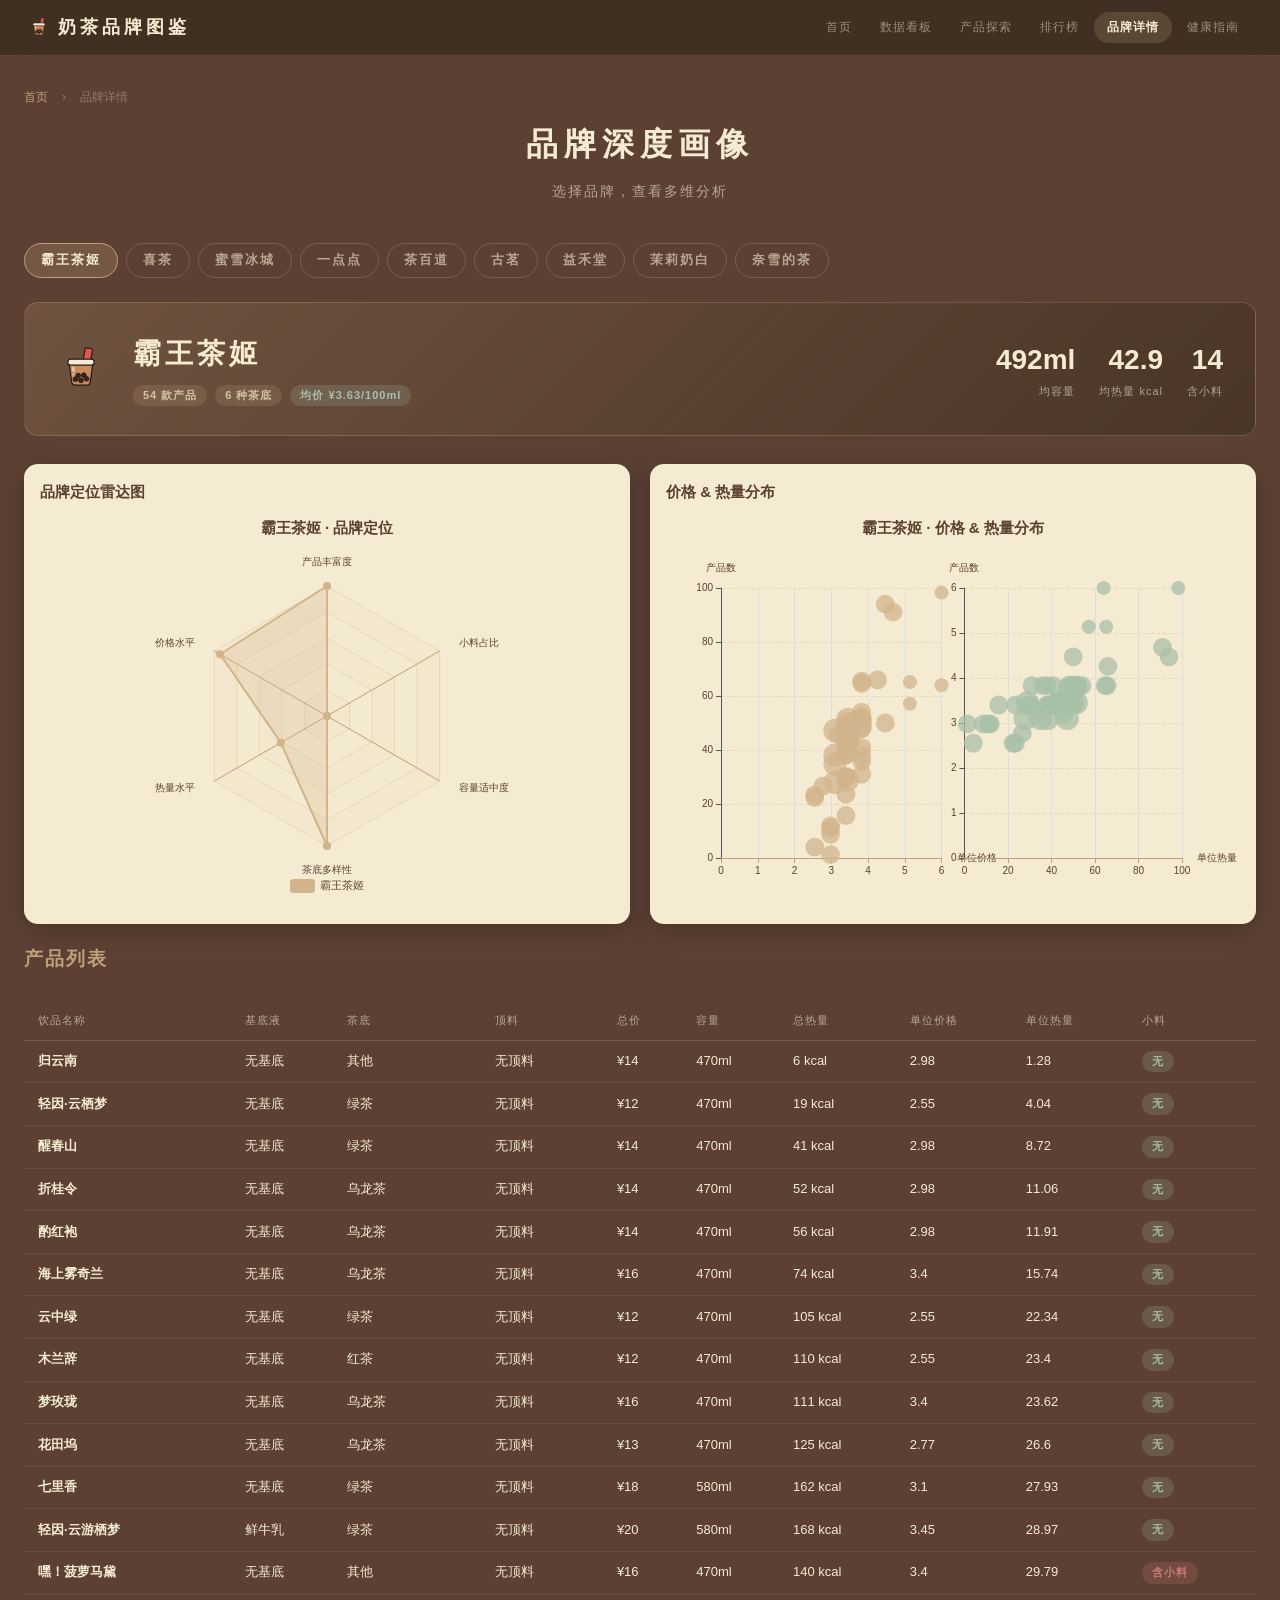
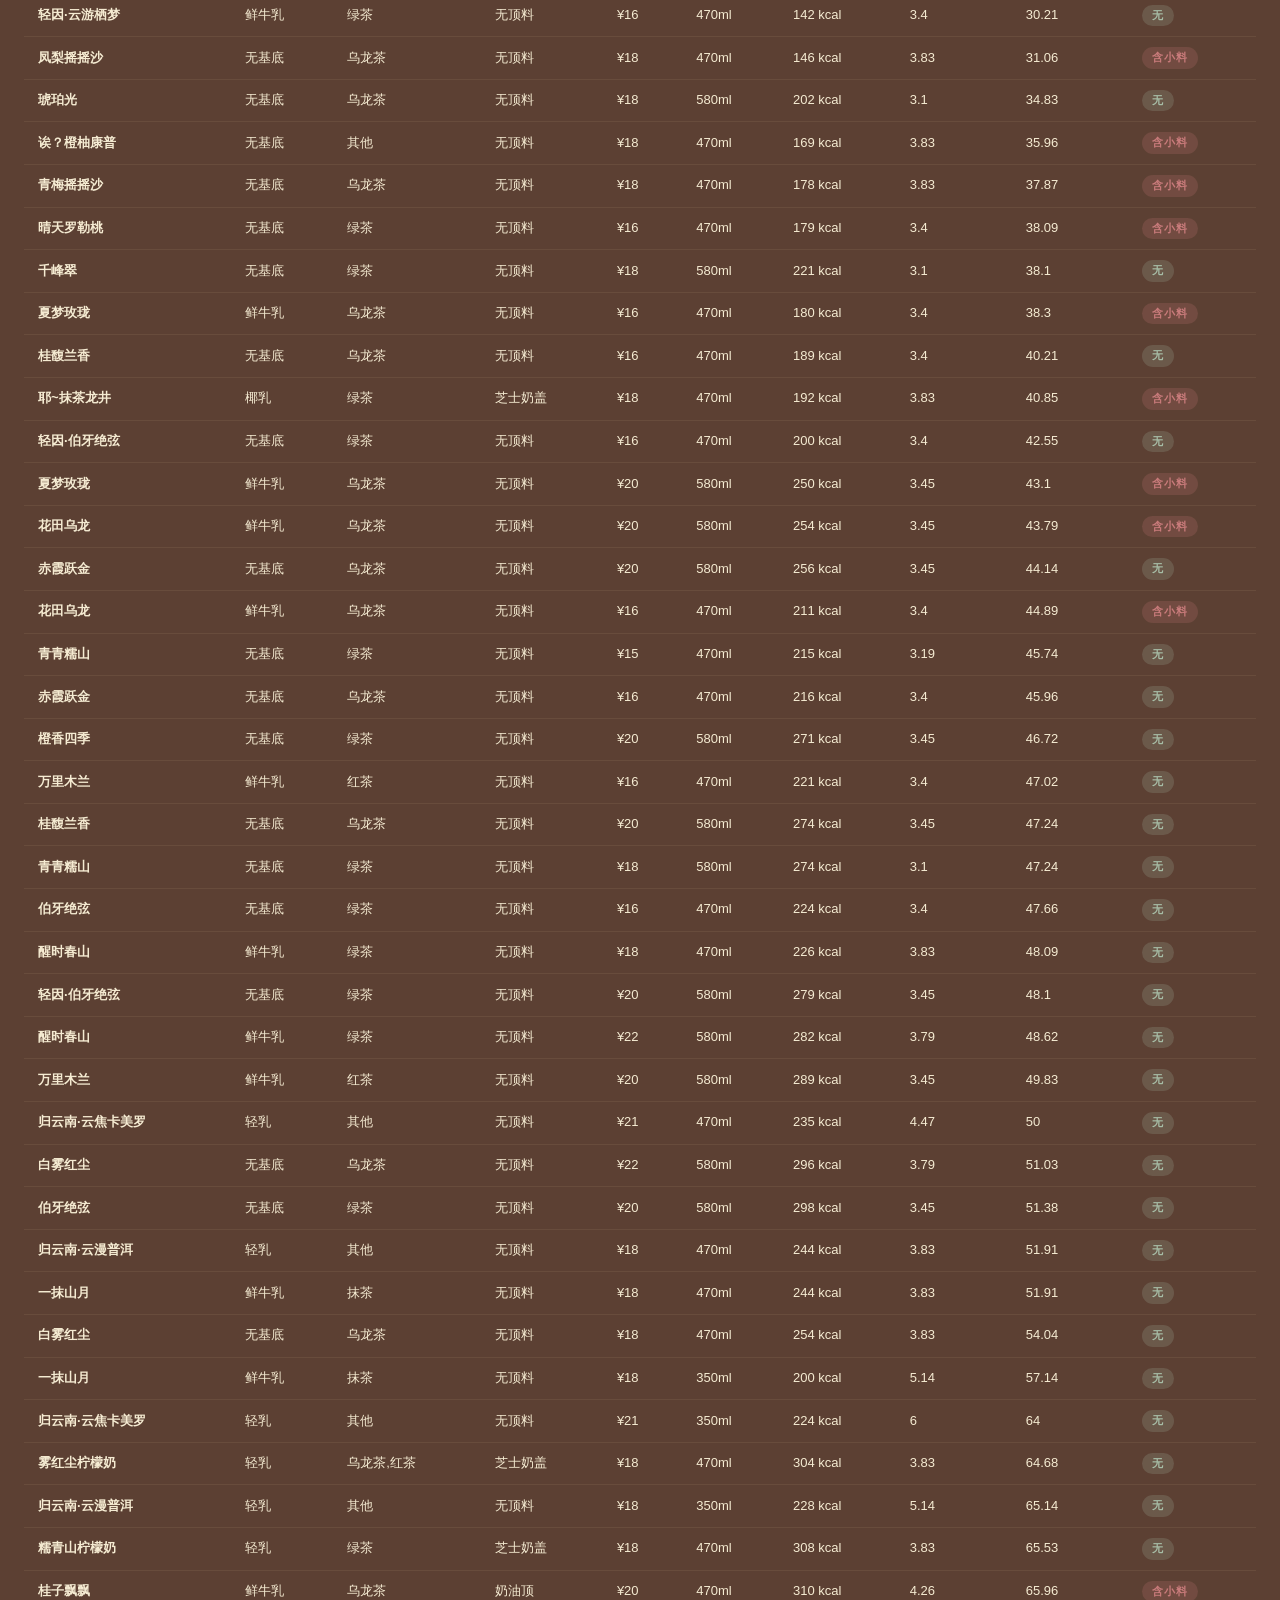
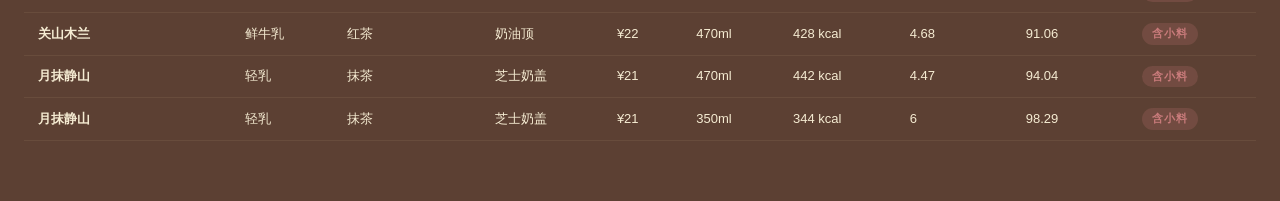
==== brand.html @ 68d267f5 "奶茶品牌图鉴 v2：修复资源路径为自包含 + file:// 本地直开兼容（内嵌数据降级）" ====
<!DOCTYPE html>
<html lang="zh-CN">
<head>
    <meta charset="UTF-8">
    <meta name="viewport" content="width=device-width, initial-scale=1.0">
    <title>品牌详情 — 奶茶品牌图鉴</title>
    <link rel="stylesheet" href="css/style.css">
    <style>
        .page-container { max-width: 1500px; }
        .brand-banner {
            background: linear-gradient(135deg, rgba(191,160,122,0.2), rgba(61,46,31,0.6));
            border: 1px solid rgba(191,160,122,0.3); border-radius: var(--card-radius);
            padding: 28px 32px; margin-bottom: 28px; display: flex; gap: 28px; align-items: center;
        }
        .brand-banner .bb-icon { font-size: 48px; flex-shrink: 0; }
        .brand-banner .bb-info { flex:1; }
        .brand-banner .bb-info h2 { font-size: 28px; font-weight: bold; color: var(--cream); letter-spacing: 4px; }
        .brand-banner .bb-info .bb-tags { display: flex; gap: 8px; margin-top: 8px; flex-wrap: wrap; }
        .brand-banner .bb-stats { display: flex; gap: 24px; text-align: right; flex-shrink: 0; }
        .brand-banner .bb-stat { text-align: right; }
        .brand-banner .bb-stat .val { font-size: 28px; font-weight: bold; color: var(--cream); }
        .brand-banner .bb-stat .lbl { font-size: 11px; color: var(--text-dim); letter-spacing: 1px; }

        .brand-selector {
            display: flex; gap: 8px; flex-wrap: wrap; margin-bottom: 24px;
        }
        .brand-selector .chip {
            padding: 6px 16px; border-radius: 20px; font-size: 13px; letter-spacing: 2px;
            border: 1.5px solid rgba(191,160,122,0.3); color: var(--text-dim);
            cursor: pointer; transition: all 0.25s; font-weight: bold;
        }
        .brand-selector .chip:hover { border-color: var(--gold); color: var(--cream); }
        .brand-selector .chip.active { background: rgba(191,160,122,0.25); border-color: var(--gold); color: var(--cream); }

        .brand-charts { display: grid; grid-template-columns: 1fr 1fr; gap: 20px; margin-bottom: 20px; }
        .brand-card {
            background: var(--cream); border-radius: var(--card-radius);
            padding: 16px; box-shadow: var(--shadow);
        }
        .brand-card h3 { color: #5C4033; font-size: 15px; font-weight: bold; margin-bottom: 4px; }
        .chart-mini { width: 100%; height: 400px; }

        .product-table { margin-top: 28px; overflow-x: auto; }
        @media (max-width: 768px) { .brand-charts { grid-template-columns: 1fr; } .brand-banner { flex-direction: column; text-align: center; } .brand-banner .bb-stats { justify-content: center; } }
    </style>
</head>
<body>

<div class="page-wrapper">
    <div class="page-container">
        <div class="breadcrumb"><a href="index.html?skip=1">首页</a><span class="sep">›</span><span>品牌详情</span></div>
        <div class="page-hero">
            <h1>品牌深度画像</h1>
            <p>选择品牌，查看多维分析</p>
        </div>

        <div class="brand-selector" id="brandSelector"></div>

        <div id="brandContent">
            <div class="brand-banner" id="banner">
                <span class="bb-icon"><img src="images/珍珠奶茶.svg" alt="奶茶图标" style="width:1em;height:1em;vertical-align:-0.15em"></span>
                <div class="bb-info"><h2 id="bannerName">选择品牌</h2><div class="bb-tags" id="bannerTags"></div></div>
                <div class="bb-stats" id="bannerStats"></div>
            </div>

            <div class="brand-charts">
                <div class="brand-card"><h3>品牌定位雷达图</h3><div id="radarChart" class="chart-mini"></div></div>
                <div class="brand-card"><h3>价格 & 热量分布</h3><div id="distChart" class="chart-mini"></div></div>
            </div>

            <h3 style="color:var(--gold);letter-spacing:2px;margin-bottom:14px;">产品列表</h3>
            <div class="product-table">
                <table class="data-table" id="productTable">
                    <thead><tr><th>饮品名称</th><th>基底液</th><th>茶底</th><th>顶料</th><th>总价</th><th>容量</th><th>总热量</th><th>单位价格</th><th>单位热量</th><th>小料</th></tr></thead>
                    <tbody id="productTbody"></tbody>
                </table>
            </div>
        </div>
    </div>
</div>

<script type="text/javascript" src="js/echarts.js"></script>
<script type="text/javascript" src="js/data.js"></script>
<script>var CURRENT_PAGE = 'brand';</script>
<script type="text/javascript" src="js/nav.js"></script>
<script>
    MT.ready(function(data) {
        var brands = MT.getBrands();
        var brandTotals = MT.getBrandTotals();
        var allBrands = MT.filterValid();

        // 品牌选择器
        var selectorHTML = '';
        brands.forEach(function(b, idx) {
            selectorHTML += '<span class="chip brand-select-chip" data-brand="'+b+'">'+b+'</span>';
        });
        document.getElementById('brandSelector').innerHTML = selectorHTML;

        var radarChart = echarts.init(document.getElementById('radarChart'));
        var distChart = echarts.init(document.getElementById('distChart'));

        // 点击切换品牌
        var currentBrand = '';
        document.querySelectorAll('.brand-select-chip').forEach(function(c) {
            c.addEventListener('click', function() {
                document.querySelectorAll('.brand-select-chip').forEach(function(x){x.classList.remove('active');});
                this.classList.add('active');
                currentBrand = this.dataset.brand;
                renderBrand(currentBrand);
            });
        });

        // 默认选第一个
        if (brands.length > 0) {
            document.querySelector('.brand-select-chip').click();
        }

        function renderBrand(brand) {
            var bp = allBrands.filter(function(d){return d['品牌']===brand;});
            var n = bp.length;
            var avgPrice = n>0?(bp.reduce(function(s,d){return s+d['单位价格 元/100ml'];},0)/n).toFixed(2):'-';
            var avgHeat = n>0?(bp.reduce(function(s,d){return s+d['单位热量 kcal/100ml'];},0)/n).toFixed(1):'-';
            var avgSize = n>0?Math.round(bp.reduce(function(s,d){return s+d['容量/ml'];},0)/n):'-';
            var withTop = bp.filter(function(d){return d['是否含默认小料']==='是';}).length;
            var teaTypes = {}; bp.forEach(function(d){ teaTypes[(d['茶底类型']||'无茶底').trim()] = (teaTypes[(d['茶底类型']||'无茶底').trim()]||0)+1; });
            var teaCount = Object.keys(teaTypes).length;

            // Banner
            document.getElementById('bannerName').textContent = brand;
            document.getElementById('bannerTags').innerHTML =
                '<span class="badge badge-brand">'+n+' 款产品</span>'+
                '<span class="badge badge-brand">'+teaCount+' 种茶底</span>'+
                '<span class="badge badge-green">均价 ¥'+avgPrice+'/100ml</span>';
            document.getElementById('bannerStats').innerHTML =
                '<div class="bb-stat"><div class="val">'+avgSize+'ml</div><div class="lbl">均容量</div></div>'+
                '<div class="bb-stat"><div class="val">'+avgHeat+'</div><div class="lbl">均热量 kcal</div></div>'+
                '<div class="bb-stat"><div class="val">'+withTop+'</div><div class="lbl">含小料</div></div>';

            // 雷达图：各品牌相对排名（用全品牌数据算排名百分比）
            var dims = ['产品丰富度', '价格水平', '热量水平', '茶底多样性', '容量适中度', '小料占比'];
            var scores = {};
            // 遍历所有品牌，对每个维度做标准化
            var allStats = {};
            brands.forEach(function(b) {
                var bp2 = allBrands.filter(function(d){return d['品牌']===b;});
                if(bp2.length===0) return;
                var tt={}; bp2.forEach(function(d){tt[(d['茶底类型']||'无茶底').trim()]=1;});
                allStats[b] = {
                    n: bp2.length,
                    price: bp2.reduce(function(s,d){return s+d['单位价格 元/100ml'];},0)/bp2.length,
                    heat: bp2.reduce(function(s,d){return s+d['单位热量 kcal/100ml'];},0)/bp2.length,
                    size: bp2.reduce(function(s,d){return s+d['容量/ml'];},0)/bp2.length,
                    teaCount: Object.keys(tt).length,
                    topRatio: bp2.filter(function(d){return d['是否含默认小料']==='是';}).length/bp2.length
                };
            });

            // 每维度的max/min标准化到0-100
            var maxVals = {};
            Object.keys(allStats).forEach(function(b){
                var s=allStats[b];
                ['n','price','heat','teaCount','size','topRatio'].forEach(function(k){
                    if(!maxVals[k]) maxVals[k]={max:0,min:Infinity};
                    if(s[k]>maxVals[k].max) maxVals[k].max=s[k];
                    if(s[k]<maxVals[k].min) maxVals[k].min=s[k];
                });
            });

            function norm(v, k) {
                if(maxVals[k].max === maxVals[k].min) return 50;
                return 100 * (v - maxVals[k].min) / (maxVals[k].max - maxVals[k].min);
            }

            var bStat = allStats[brand];
            var myScores = bStat ? [
                { name:'产品丰富度', max:100 },  // 下面实际值
                { name:'价格水平', max:100 },
                { name:'热量水平', max:100 },
                { name:'茶底多样性', max:100 },
                { name:'容量适中度', max:100 },
                { name:'小料占比', max:100 }
            ] : [];

            // 雷达图（绝对分数）+ 所有品牌对比
            var radarSeries = [];
            // 加当前品牌
            if (bStat) {
                radarSeries.push({
                    name: brand, type: 'radar',
                    data: [{
                        value: [
                            norm(bStat.n, 'n').toFixed(0),
                            norm(bStat.price, 'price').toFixed(0),
                            norm(bStat.heat, 'heat').toFixed(0),
                            norm(bStat.teaCount, 'teaCount').toFixed(0),
                            norm(bStat.size, 'size').toFixed(0),
                            norm(bStat.topRatio, 'topRatio').toFixed(0)
                        ].map(Number),
                        name: brand
                    }],
                    areaStyle: { opacity: 0.25 },
                    lineStyle: { color: MT.colorForBrand(brand), width: 2 },
                    itemStyle: { color: MT.colorForBrand(brand) }
                });
            }

            radarChart.setOption({
                backgroundColor: '#F5EBD2',
                title: { text: brand+' · 品牌定位', left: 'center', top: 8, textStyle: { color: '#5C4033', fontSize: 15, fontWeight: 'bold' } },
                legend: { bottom: 10, textStyle: { color: '#5C4033', fontSize: 11 } },
                radar: {
                    indicator: dims.map(function(d){return{name:d, max:100};}),
                    center: ['50%', '52%'], radius: '65%',
                    axisName: { color: '#5C4033', fontSize: 10, borderRadius: 3, padding: [4, 6] },
                    splitArea: { areaStyle: { color: ['rgba(210,180,140,0.08)', 'rgba(210,180,140,0.03)'] } },
                    splitLine: { lineStyle: { color: '#E8D8B8' } },
                    axisLine: { lineStyle: { color: '#BFA07A' } }
                },
                series: radarSeries
            }, true);

            // 分布图：品牌价格直方图 + 热量直方图（左右子图）
            var prices = bp.map(function(d){return d['单位价格 元/100ml'] || 0;});
            var heats = bp.map(function(d){return d['单位热量 kcal/100ml'] || 0;});
            distChart.setOption({
                backgroundColor: '#F5EBD2',
                title: { text: brand+' · 价格 & 热量分布', left: 'center', top: 8, textStyle: { color: '#5C4033', fontSize: 15, fontWeight: 'bold' } },
                grid: [{ left: 55, right: '52%', top: 80, bottom: 50 }, { left: '52%', right: 30, top: 80, bottom: 50 }],
                xAxis: [
                    { type: 'value', name: '单位价格', gridIndex: 0, nameTextStyle: { color: '#5C4033', fontSize: 10 }, axisLabel: { color: '#5C4033', fontSize: 10 }, axisLine: { lineStyle: { color: '#BFA07A' } } },
                    { type: 'value', name: '单位热量', gridIndex: 1, nameTextStyle: { color: '#5C4033', fontSize: 10 }, axisLabel: { color: '#5C4033', fontSize: 10 }, axisLine: { lineStyle: { color: '#BFA07A' } } }
                ],
                yAxis: [
                    { type: 'value', name: '产品数', gridIndex: 0, nameTextStyle: { color: '#5C4033', fontSize: 10 }, axisLabel: { color: '#5C4033', fontSize: 10 }, splitLine: { lineStyle: { color: '#E8D8B8', type: 'dashed' } } },
                    { type: 'value', name: '产品数', gridIndex: 1, nameTextStyle: { color: '#5C4033', fontSize: 10 }, axisLabel: { color: '#5C4033', fontSize: 10 }, splitLine: { lineStyle: { color: '#E8D8B8', type: 'dashed' } } }
                ],
                series: [
                    { type: 'scatter', xAxisIndex: 0, yAxisIndex: 0, data: bp.map(function(d){ return [d['单位价格 元/100ml'] || 0, d['单位热量 kcal/100ml'] || 0, d['容量/ml'], d['饮品名称']]; }),
                        symbolSize: function(v){return Math.max(8, Math.min(30, v[2]/25));},
                        itemStyle: { color: MT.colorForBrand(brand), opacity: 0.75 }, emphasis: { focus: 'series' } },
                    { type: 'scatter', xAxisIndex: 1, yAxisIndex: 1, data: bp.map(function(d){ return [d['单位热量 kcal/100ml'] || 0, d['单位价格 元/100ml'] || 0, d['容量/ml'], d['饮品名称']]; }),
                        symbolSize: function(v){return Math.max(8, Math.min(30, v[2]/25));},
                        itemStyle: { color: '#A8BFA8', opacity: 0.75 }, emphasis: { focus: 'series' } }
                ]
            }, true);

            // 产品表格
            var tbody = '';
            bp.sort(function(a,b){return a['单位热量 kcal/100ml']-b['单位热量 kcal/100ml'];}).forEach(function(d){
                tbody += '<tr>' +
                    '<td><strong>'+d['饮品名称']+'</strong></td>' +
                    '<td>'+d['基底液']+'</td><td>'+d['茶底类型']+'</td><td>'+d['顶料']+'</td>' +
                    '<td>¥'+d['总价/元']+'</td><td>'+d['容量/ml']+'ml</td><td>'+d['总热量/kcal']+' kcal</td>' +
                    '<td>'+d['单位价格 元/100ml']+'</td><td>'+d['单位热量 kcal/100ml']+'</td>' +
                    '<td>'+(d['是否含默认小料']==='是'?'<span class="badge badge-red">含小料</span>':'<span class="badge badge-green">无</span>')+'</td>' +
                '</tr>';
            });
            document.getElementById('productTbody').innerHTML = tbody;
        }

        window.addEventListener('resize', function(){ radarChart.resize(); distChart.resize(); });
    });
</script>

</body>
</html>
---- css/style.css ----
/* ============================================================
   奶茶品牌图鉴 v2 — 公共样式系统
   ============================================================ */

/* ===== 设计令牌 ===== */
:root {
    --bg: #5C4033;
    --bg-dark: #3D2E1F;
    --cream: #F5EBD2;
    --cream-light: rgba(245,235,210,0.12);
    --cream-mid: rgba(245,235,210,0.55);
    --gold: #BFA07A;
    --gold-light: #D4C4A8;
    --accent: #C97B7B;
    --green: #A8BFA8;
    --text: #F5EBD2;
    --text-dim: rgba(245,235,210,0.6);
    --text-faint: rgba(245,235,210,0.35);
    --nav-h: 56px;
    --card-radius: 14px;
    --shadow: 0 6px 24px rgba(0,0,0,0.20);
    --shadow-hover: 0 10px 32px rgba(0,0,0,0.28);
    --transition: 0.35s cubic-bezier(0.22, 1, 0.36, 1);
}

/* ===== 全局重置 ===== */
* { box-sizing: border-box; margin: 0; padding: 0; }
html { scroll-behavior: smooth; }
body {
    background: var(--bg);
    font-family: 'Microsoft YaHei', 'PingFang SC', 'Helvetica Neue', sans-serif;
    color: var(--text);
    overflow-x: hidden;
    line-height: 1.6;
}
a { color: inherit; text-decoration: none; }

/* ===== 导航栏 ===== */
.site-nav {
    position: fixed; top: 0; left: 0; right: 0;
    height: var(--nav-h); z-index: 999;
    background: rgba(61,46,31,0.88);
    backdrop-filter: blur(14px);
    -webkit-backdrop-filter: blur(14px);
    border-bottom: 1px solid rgba(191,160,122,0.18);
    display: flex; align-items: center; justify-content: space-between;
    padding: 0 28px;
    transition: background 0.3s;
}
.site-nav .logo {
    font-size: 18px; font-weight: bold; letter-spacing: 4px;
    color: var(--cream);
    display: flex; align-items: center; gap: 8px;
}
.site-nav .logo-icon { font-size: 22px; }

.nav-links {
    display: flex; align-items: center; gap: 2px;
}
.nav-links a {
    color: rgba(245,235,210,0.5); font-size: 12px;
    letter-spacing: 1px; padding: 6px 13px; border-radius: 20px;
    transition: all 0.25s; white-space: nowrap;
}
.nav-links a:hover { color: var(--cream); background: rgba(212,175,90,0.14); }
.nav-links a.active {
    color: var(--cream); background: rgba(191,160,122,0.22); font-weight: bold;
}

/* ===== 页面容器 ===== */
.page-wrapper {
    padding-top: var(--nav-h);
    min-height: 100vh;
}
.page-container {
    max-width: 1200px; margin: 0 auto; padding: 32px 24px 60px;
}

/* ===== 页面标题 ===== */
.page-hero {
    text-align: center; margin-bottom: 40px;
    opacity: 0; transform: translateY(28px);
    animation: fadeUp 0.8s cubic-bezier(0.22,1,0.36,1) 0.15s forwards;
}
.page-hero h1 {
    font-size: 32px; font-weight: bold; letter-spacing: 6px;
    color: var(--cream); margin-bottom: 10px;
}
.page-hero p {
    color: var(--text-dim); font-size: 14px; letter-spacing: 2px;
}

@keyframes fadeUp {
    to { opacity: 1; transform: translateY(0); }
}

/* ===== 面包屑 ===== */
.breadcrumb {
    display: flex; align-items: center; gap: 8px;
    margin-bottom: 20px; font-size: 12px; color: var(--text-dim);
}
.breadcrumb a { color: var(--gold); transition: color 0.2s; }
.breadcrumb a:hover { color: var(--cream); }
.breadcrumb span { color: var(--text-faint); }

/* ===== KPI 卡片行 ===== */
.kpi-row {
    display: flex; gap: 16px; flex-wrap: wrap; justify-content: center;
    margin-bottom: 44px;
}
.kpi-card {
    background: linear-gradient(135deg, rgba(191,160,122,0.15), rgba(92,64,51,0.4));
    border: 1px solid rgba(191,160,122,0.25);
    border-radius: var(--card-radius);
    padding: 22px 28px;
    text-align: center;
    flex: 1 1 0;
    transition: transform var(--transition), box-shadow var(--transition);
}
.kpi-card:hover {
    transform: translateY(-3px);
    box-shadow: var(--shadow-hover);
}
.kpi-card .kpi-value {
    font-size: 36px; font-weight: bold;
    background: linear-gradient(135deg, var(--cream), var(--gold-light));
    -webkit-background-clip: text; -webkit-text-fill-color: transparent;
    background-clip: text;
    line-height: 1.2;
}
.kpi-card .kpi-label {
    font-size: 12px; color: var(--text-dim);
    letter-spacing: 2px; margin-top: 6px;
}
.kpi-card .kpi-unit {
    font-size: 14px; color: var(--text-dim);
    -webkit-text-fill-color: var(--text-dim);
}

/* ===== 入口卡片网格 ===== */
.entry-grid {
    display: grid;
    grid-template-columns: repeat(auto-fill, minmax(280px, 1fr));
    gap: 20px;
}
.entry-card {
    background: var(--cream-light);
    border: 1px solid rgba(191,160,122,0.2);
    border-radius: var(--card-radius);
    padding: 28px 24px;
    transition: all var(--transition);
    cursor: pointer;
    display: block;
}
.entry-card:hover {
    background: rgba(191,160,122,0.16);
    border-color: var(--gold);
    transform: translateY(-4px);
    box-shadow: var(--shadow-hover);
}
.entry-card .entry-icon {
    font-size: 32px; margin-bottom: 14px; display: block;
}
.entry-card .entry-title {
    font-size: 18px; font-weight: bold; letter-spacing: 2px;
    color: var(--cream); margin-bottom: 8px;
}
.entry-card .entry-desc {
    font-size: 13px; color: var(--text-dim); line-height: 1.65;
}

/* ===== 按钮通用样式 ===== */
.btn {
    display: inline-flex; align-items: center; gap: 6px;
    padding: 8px 20px; border-radius: 22px; border: none;
    font-size: 13px; letter-spacing: 2px; font-weight: bold;
    cursor: pointer; transition: all 0.25s;
    font-family: inherit;
}
.btn-primary {
    background: linear-gradient(135deg, var(--bg), #8B6B3D);
    color: var(--cream);
    box-shadow: 0 3px 12px rgba(0,0,0,0.2);
}
.btn-primary:hover {
    background: linear-gradient(135deg, #8B6B3D, var(--gold-light));
    transform: scale(1.03);
}
.btn-outline {
    background: transparent; border: 1.5px solid var(--gold);
    color: var(--cream);
}
.btn-outline:hover { background: rgba(191,160,122,0.18); }

/* ===== 徽章/标签 ===== */
.badge {
    display: inline-block; padding: 2px 10px; border-radius: 12px;
    font-size: 11px; font-weight: bold; letter-spacing: 1px;
}
.badge-brand { background: rgba(191,160,122,0.2); color: var(--gold-light); }
.badge-red { background: rgba(201,123,123,0.2); color: var(--accent); }
.badge-green { background: rgba(168,191,168,0.2); color: var(--green); }

/* ===== 表格通用 ===== */
.data-table {
    width: 100%; border-collapse: collapse;
    font-size: 13px; color: var(--text);
}
.data-table th {
    text-align: left; padding: 10px 14px;
    color: var(--text-dim); font-weight: normal;
    letter-spacing: 1px; border-bottom: 1px solid rgba(191,160,122,0.25);
    font-size: 11px;
}
.data-table td {
    padding: 10px 14px; border-bottom: 1px solid rgba(191,160,122,0.12);
    vertical-align: middle;
}
.data-table tr:hover { background: rgba(245,235,210,0.04); }
.data-table .highlight { color: var(--accent); font-weight: bold; }

/* ===== 面包屑 ===== */
.breadcrumb { font-size: 12px; color: var(--text-dim); margin-bottom: 12px; }
.breadcrumb a { color: var(--gold); }
.breadcrumb a:hover { color: var(--cream); }
.breadcrumb .sep { color: var(--text-faint); margin: 0 6px; }

/* ===== 健康评分颜色 ===== */
.score-high { color: var(--green); }
.score-mid { color: var(--gold-light); }
.score-low { color: var(--accent); }

/* ===== 响应式 ===== */
@media (max-width: 768px) {
    .page-container { padding: 24px 12px 40px; }
    .entry-grid { grid-template-columns: 1fr; }
    .kpi-row { gap: 10px; }
    .kpi-card { min-width: 120px; padding: 16px 18px; }
    .kpi-card .kpi-value { font-size: 26px; }
    .nav-links a { padding: 5px 8px; font-size: 11px; }
    .site-nav { padding: 0 14px; }
}

/* ===== 滚动条美化 ===== */
::-webkit-scrollbar { width: 6px; }
::-webkit-scrollbar-track { background: rgba(245,235,210,0.06); }
::-webkit-scrollbar-thumb { background: rgba(191,160,122,0.3); border-radius: 3px; }
::-webkit-scrollbar-thumb:hover { background: rgba(191,160,122,0.5); }

/* ===== 工具类 ===== */
.text-center { text-align: center; }
.mt-20 { margin-top: 20px; }
.mt-40 { margin-top: 40px; }
.mb-20 { margin-bottom: 20px; }
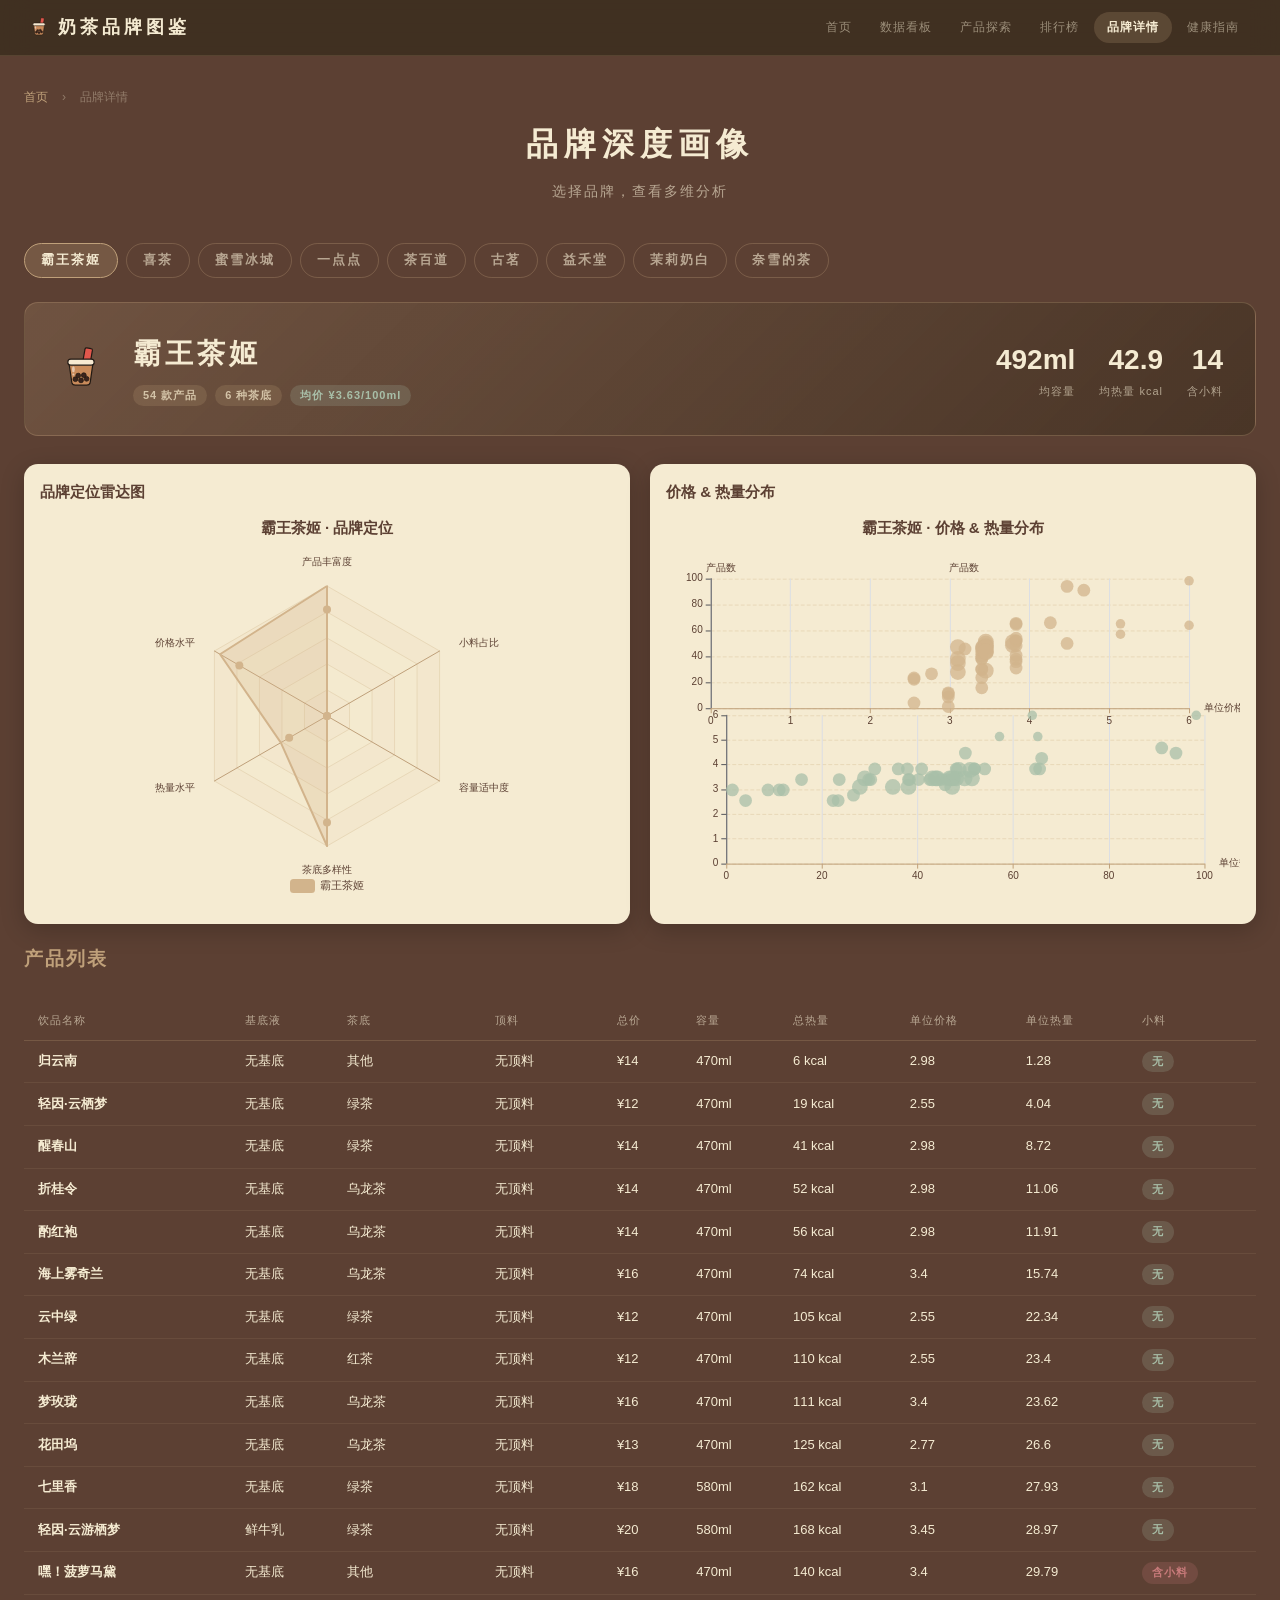
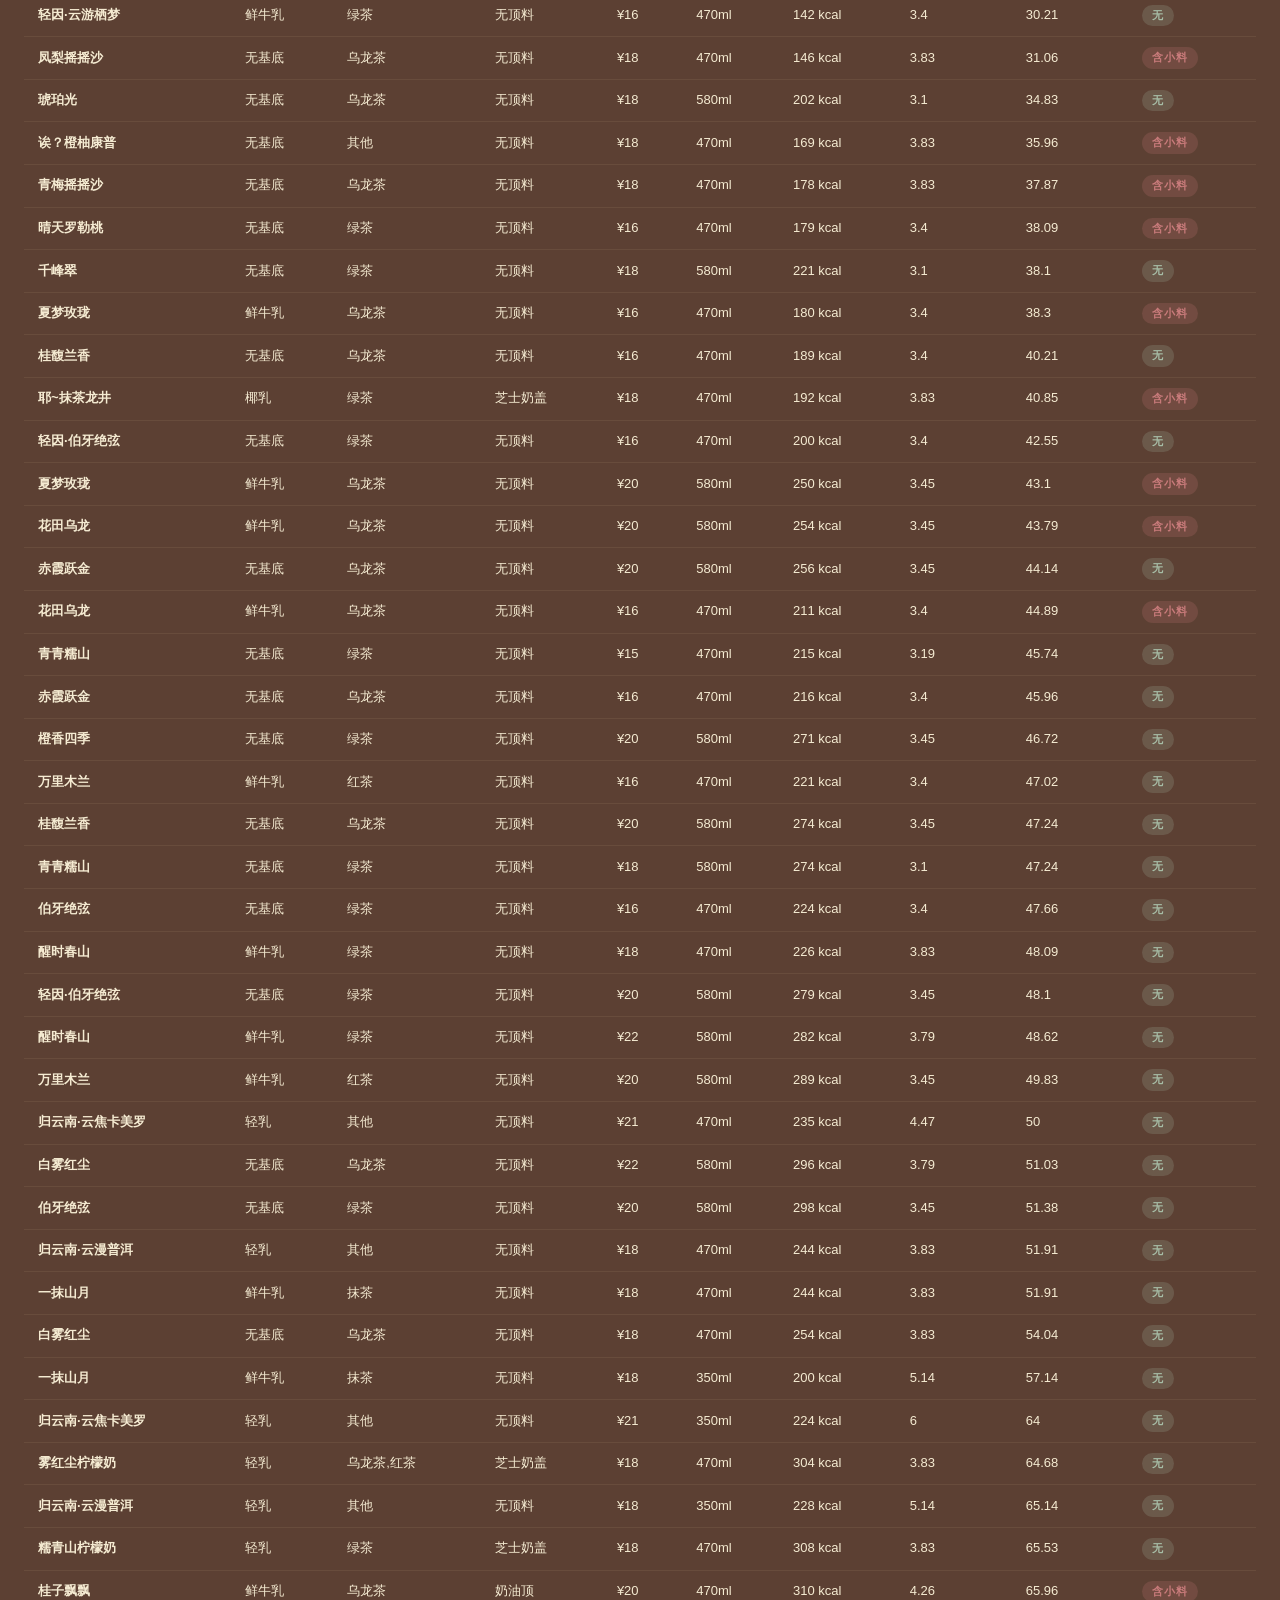
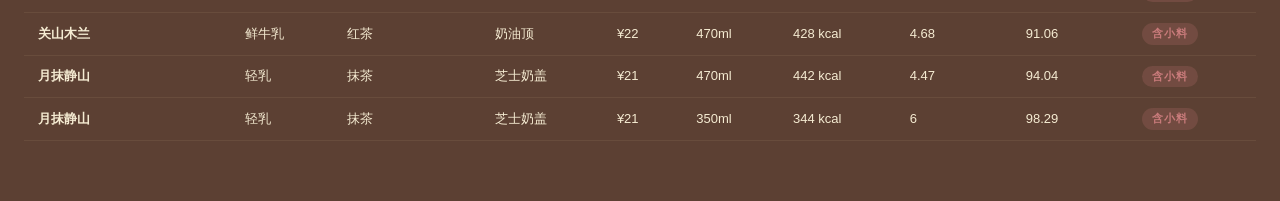
==== commit 904e4e7c: "移动端深度适配：汉堡导航、双坐标系图表改为上下堆叠、标题避让结论按钮、热力图色条侧置、筛选面板折叠" ====
--- a/brand.html
+++ b/brand.html
@@ -40,8 +40,19 @@
         .brand-card h3 { color: #5C4033; font-size: 15px; font-weight: bold; margin-bottom: 4px; }
         .chart-mini { width: 100%; height: 400px; }
 
-        .product-table { margin-top: 28px; overflow-x: auto; }
-        @media (max-width: 768px) { .brand-charts { grid-template-columns: 1fr; } .brand-banner { flex-direction: column; text-align: center; } .brand-banner .bb-stats { justify-content: center; } }
+        .product-table { margin-top: 28px; overflow-x: auto; -webkit-overflow-scrolling: touch; }
+        @media (max-width: 768px) {
+            .brand-charts { grid-template-columns: 1fr; }
+            .brand-banner { flex-direction: column; text-align: center; padding: 20px 16px; gap: 16px; }
+            .brand-banner .bb-stats { justify-content: center; gap: 18px; }
+            .brand-banner .bb-stat .val { font-size: 20px; }
+            .brand-banner .bb-info h2 { font-size: 22px; letter-spacing: 2px; }
+            .chart-mini { height: 340px; }
+            #distChart { height: 430px; }   /* 价格/热量双子图上下堆叠，需要更高 */
+            .brand-selector { margin-bottom: 16px; }
+            /* 12 列产品表：保持可读宽度，横向滑动查看 */
+            .product-table .data-table { min-width: 860px; }
+        }
     </style>
 </head>
 <body>
@@ -98,6 +109,39 @@
 
         var radarChart = echarts.init(document.getElementById('radarChart'));
         var distChart = echarts.init(document.getElementById('distChart'));
+
+        // ===== 屏幕宽度自适应：手机端双子图改上下堆叠 =====
+        var isMobile = window.innerWidth <= 768;
+
+        function applyBrandLayout(mobile) {
+            radarChart.setOption({
+                title: { top: mobile ? 6 : 8, textStyle: { fontSize: mobile ? 13 : 15 } },
+                radar: {
+                    center: ['50%', mobile ? '52%' : '52%'],
+                    radius: mobile ? '52%' : '65%',
+                    axisName: { fontSize: mobile ? 9 : 10, padding: mobile ? [2, 3] : [4, 6] }
+                }
+            });
+
+            distChart.setOption({
+                title: { top: mobile ? 6 : 8, textStyle: { fontSize: mobile ? 13 : 15 } },
+                grid: mobile
+                    ? [{ left: 44, right: 18, top: 70, height: '30%' }, { left: 44, right: 18, top: '54%', bottom: 44 }]
+                    : [{ left: 55, right: '52%', top: 80, bottom: 50 }, { left: '52%', right: 30, top: 80, bottom: 50 }],
+                xAxis: [
+                    { name: mobile ? '价格' : '单位价格', nameTextStyle: { fontSize: mobile ? 9 : 10 }, axisLabel: { fontSize: mobile ? 9 : 10 } },
+                    { name: mobile ? '热量' : '单位热量', nameTextStyle: { fontSize: mobile ? 9 : 10 }, axisLabel: { fontSize: mobile ? 9 : 10 } }
+                ],
+                yAxis: [
+                    { name: mobile ? '' : '产品数', nameTextStyle: { fontSize: mobile ? 9 : 10 }, axisLabel: { fontSize: mobile ? 9 : 10 } },
+                    { name: mobile ? '' : '产品数', nameTextStyle: { fontSize: mobile ? 9 : 10 }, axisLabel: { fontSize: mobile ? 9 : 10 } }
+                ],
+                series: [
+                    { symbolSize: function(v) { return mobile ? Math.max(6, Math.min(18, v[2] / 38)) : Math.max(8, Math.min(30, v[2] / 25)); } },
+                    { symbolSize: function(v) { return mobile ? Math.max(6, Math.min(18, v[2] / 38)) : Math.max(8, Math.min(30, v[2] / 25)); } }
+                ]
+            });
+        }
 
         // 点击切换品牌
         var currentBrand = '';
@@ -256,9 +300,16 @@
                 '</tr>';
             });
             document.getElementById('productTbody').innerHTML = tbody;
-        }
-
-        window.addEventListener('resize', function(){ radarChart.resize(); distChart.resize(); });
+
+            // 图表配置渲染后重新套用当前屏宽布局
+            applyBrandLayout(isMobile);
+        }
+
+        window.addEventListener('resize', function() {
+            radarChart.resize(); distChart.resize();
+            var m = window.innerWidth <= 768;
+            if (m !== isMobile) { isMobile = m; applyBrandLayout(m); }
+        });
     });
 </script>
 
--- a/css/style.css
+++ b/css/style.css
@@ -25,13 +25,14 @@
 
 /* ===== 全局重置 ===== */
 * { box-sizing: border-box; margin: 0; padding: 0; }
-html { scroll-behavior: smooth; }
+html { scroll-behavior: smooth; -webkit-text-size-adjust: 100%; }
 body {
     background: var(--bg);
     font-family: 'Microsoft YaHei', 'PingFang SC', 'Helvetica Neue', sans-serif;
     color: var(--text);
     overflow-x: hidden;
     line-height: 1.6;
+    -webkit-tap-highlight-color: rgba(191,160,122,0.25);
 }
 a { color: inherit; text-decoration: none; }
 
@@ -67,6 +68,24 @@
     color: var(--cream); background: rgba(191,160,122,0.22); font-weight: bold;
 }
 
+/* ===== 汉堡按钮（仅移动端显示） ===== */
+.nav-toggle {
+    display: none;
+    flex-direction: column; justify-content: center; gap: 4px;
+    width: 38px; height: 36px; padding: 0 9px;
+    background: rgba(191,160,122,0.12);
+    border: 1px solid rgba(191,160,122,0.25);
+    border-radius: 10px; cursor: pointer; flex-shrink: 0;
+}
+.nav-toggle span {
+    display: block; height: 2px; border-radius: 2px;
+    background: var(--cream);
+    transition: transform 0.25s, opacity 0.2s;
+}
+.nav-toggle.active span:nth-child(1) { transform: translateY(6px) rotate(45deg); }
+.nav-toggle.active span:nth-child(2) { opacity: 0; }
+.nav-toggle.active span:nth-child(3) { transform: translateY(-6px) rotate(-45deg); }
+
 /* ===== 页面容器 ===== */
 .page-wrapper {
     padding-top: var(--nav-h);
@@ -237,8 +256,43 @@
     .kpi-row { gap: 10px; }
     .kpi-card { min-width: 120px; padding: 16px 18px; }
     .kpi-card .kpi-value { font-size: 26px; }
-    .nav-links a { padding: 5px 8px; font-size: 11px; }
-    .site-nav { padding: 0 14px; }
+
+    /* 导航：logo + 汉堡按钮，链接收进下拉面板 */
+    .site-nav { padding: 0 12px; gap: 8px; }
+    .site-nav .logo { font-size: 15px; letter-spacing: 2px; flex-shrink: 1; min-width: 0; white-space: nowrap; overflow: hidden; text-overflow: ellipsis; }
+    .site-nav .logo-icon { font-size: 18px; flex-shrink: 0; }
+    .nav-toggle { display: inline-flex; }
+
+    .nav-links {
+        position: fixed; top: var(--nav-h); left: 0; right: 0;
+        flex-direction: column; align-items: stretch; gap: 2px;
+        background: rgba(61,46,31,0.98);
+        backdrop-filter: blur(14px); -webkit-backdrop-filter: blur(14px);
+        border-bottom: 1px solid rgba(191,160,122,0.22);
+        box-shadow: 0 12px 32px rgba(0,0,0,0.35);
+        padding: 10px 12px 14px;
+        transform: translateY(-130%); opacity: 0; pointer-events: none;
+        transition: transform 0.32s cubic-bezier(0.22,1,0.36,1), opacity 0.24s;
+        z-index: 998;
+    }
+    .nav-links.open { transform: translateY(0); opacity: 1; pointer-events: auto; }
+    .nav-links a {
+        padding: 12px 14px; font-size: 14px; letter-spacing: 1px;
+        border-radius: 10px; text-align: left;
+    }
+
+    /* 标题与间距收紧 */
+    .page-hero { margin-bottom: 26px; }
+    .page-hero h1 { font-size: 22px; letter-spacing: 3px; }
+    .page-hero p { font-size: 12px; letter-spacing: 1px; }
+    .kpi-row { margin-bottom: 28px; }
+}
+
+/* 超窄屏（手机竖屏）微调 */
+@media (max-width: 480px) {
+    .kpi-card { min-width: calc(50% - 5px); padding: 14px 10px; }
+    .kpi-card .kpi-value { font-size: 22px; }
+    .kpi-card .kpi-label { font-size: 11px; letter-spacing: 1px; }
 }
 
 /* ===== 滚动条美化 ===== */
